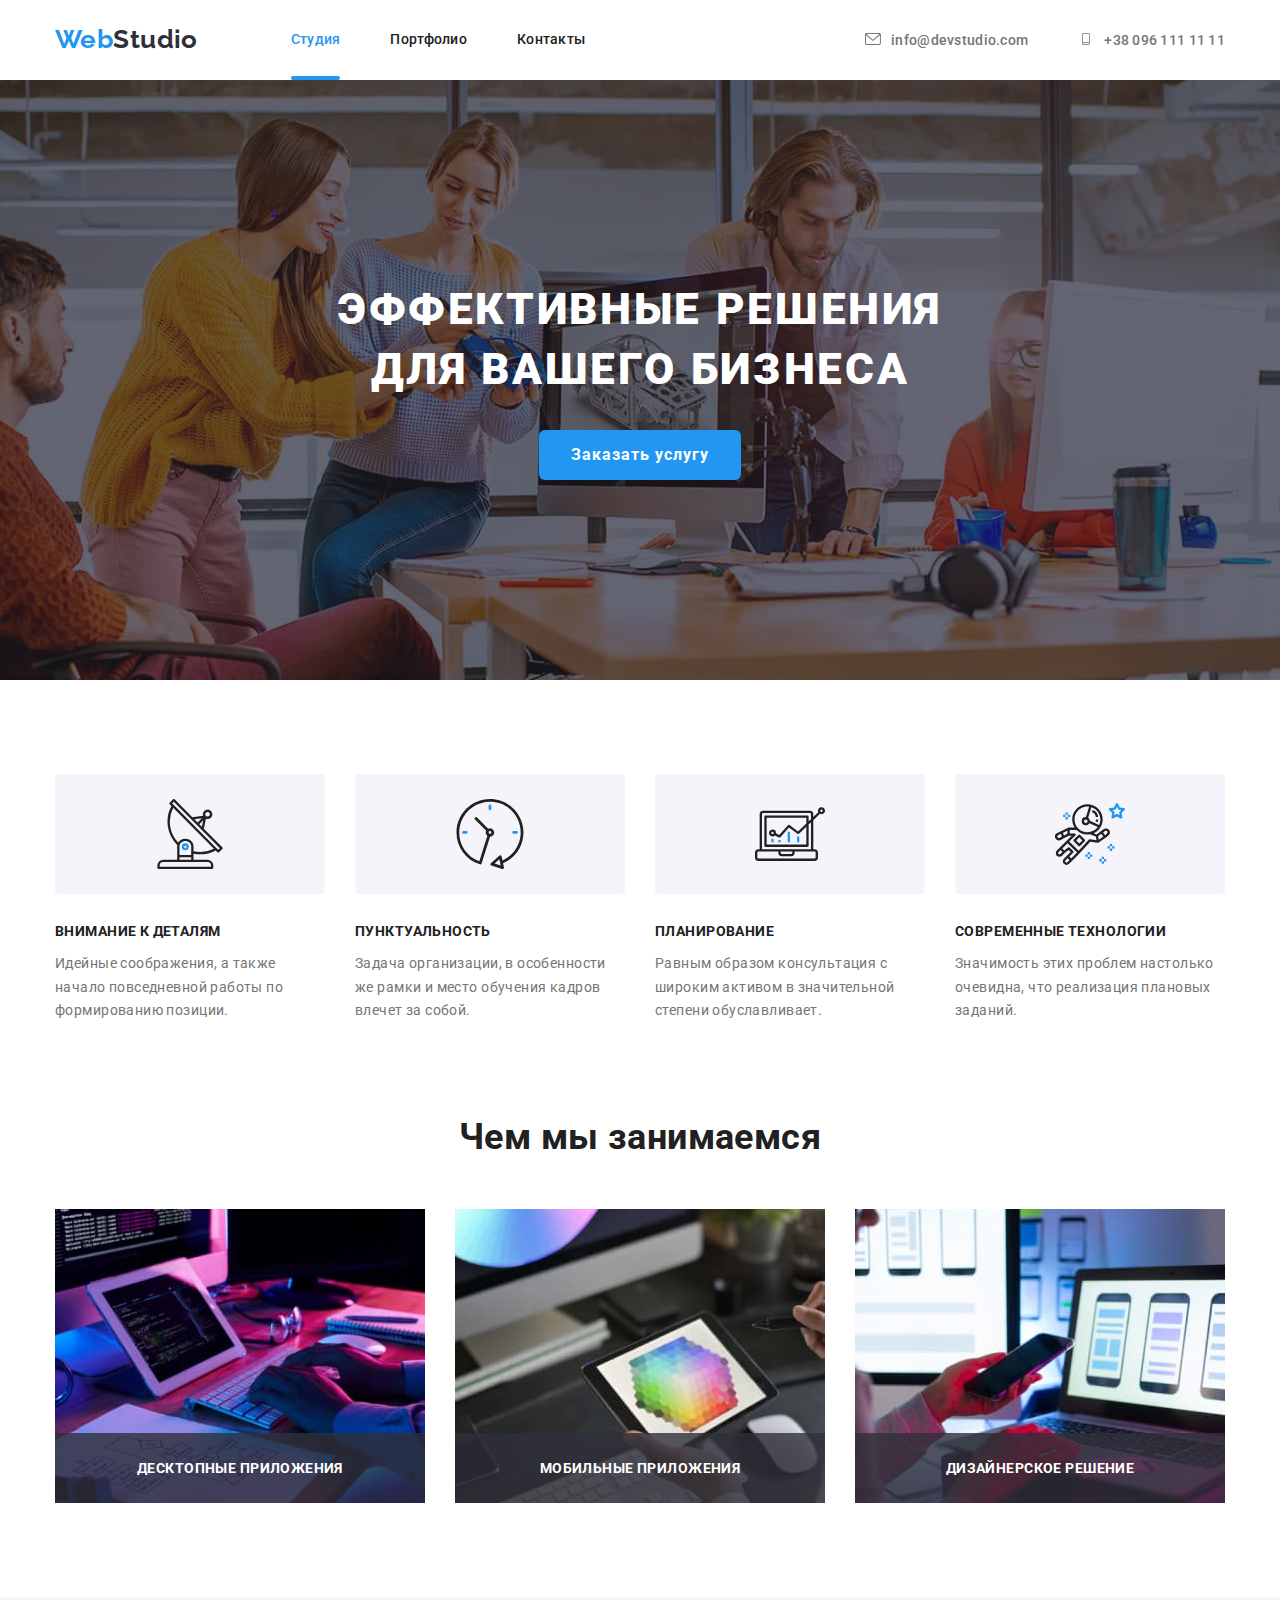
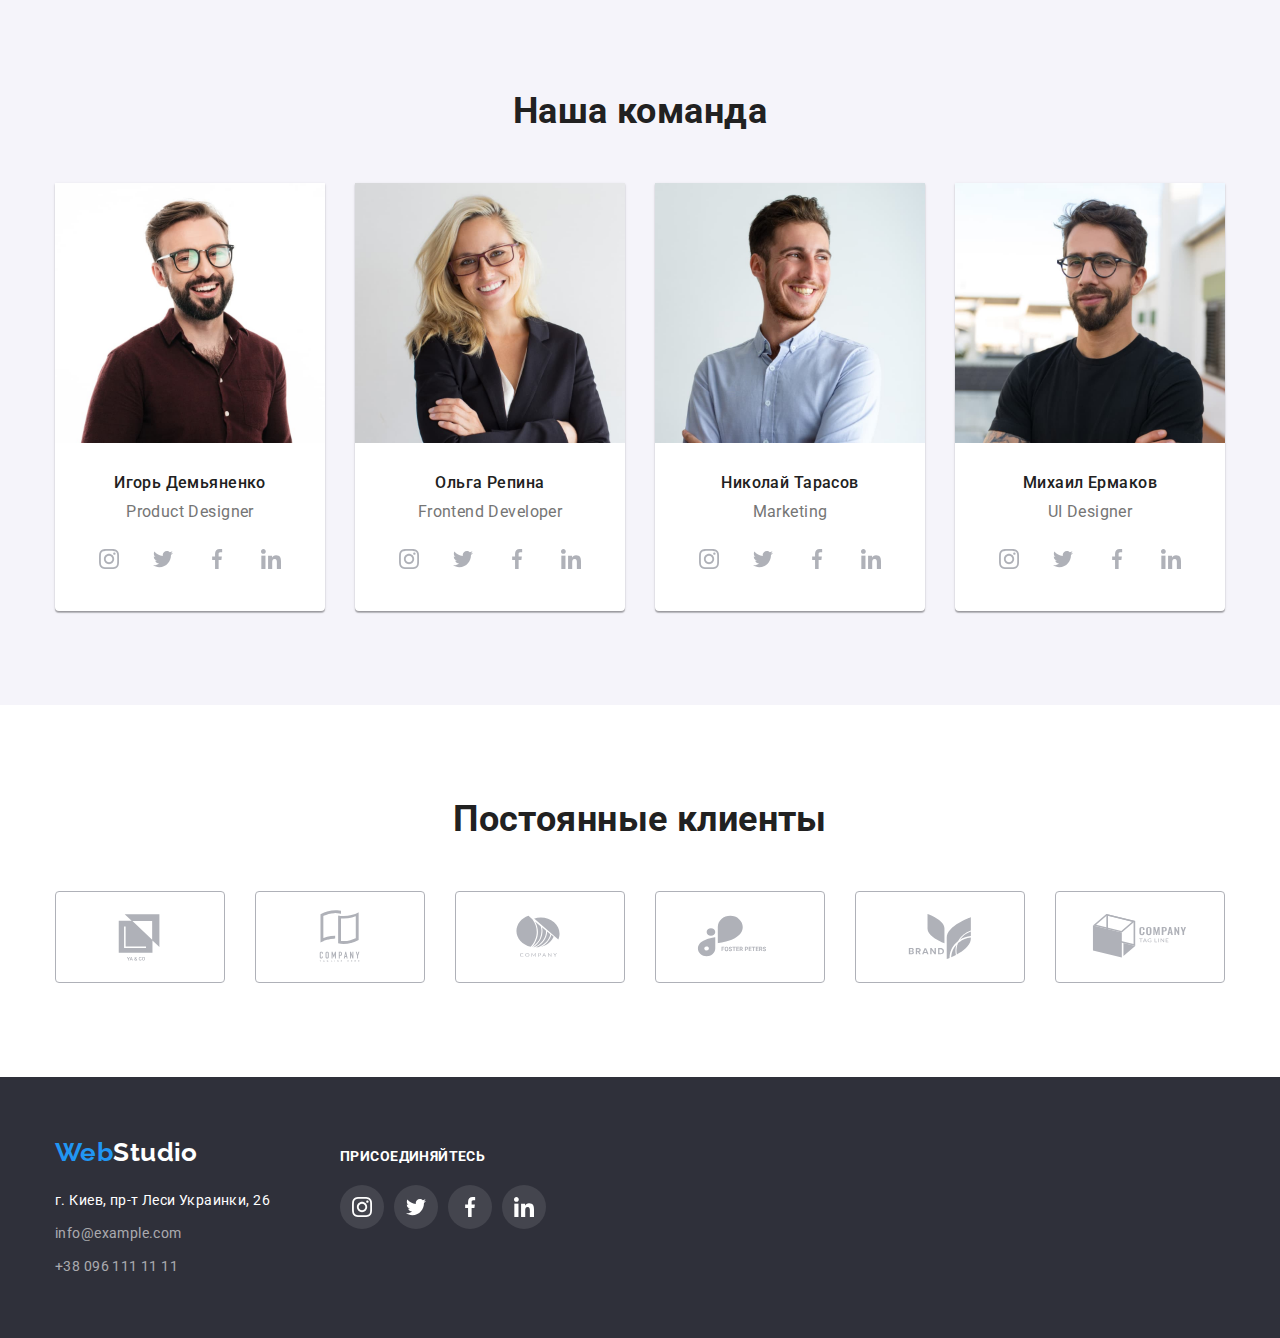
==== index.html @ fd526d1f "step1" ====
<!DOCTYPE html>
<html lang="ru">
<head>
    <meta charset="UTF-8">
    <meta http-equiv="X-UA-Compatible" content="IE=edge">
    <meta name="viewport" content="width-device-width>, initial-scale=1.0">
     
    <title>Студия</title>
    <link rel="preconnect" href="https://fonts.googleapis.com">
    <link rel="preconnect" href="https://fonts.gstatic.com" crossorigin>
    <link href="https://fonts.googleapis.com/css2?family=Raleway:wght@700&family=Roboto:wght@400;500;700;900&display=swap" rel="stylesheet">
    <link rel="stylesheet" href="https://cdnjs.cloudflare.com/ajax/libs/modern-normalize/1.1.0/modern-normalize.min.css">
    <link rel="stylesheet" href="./css/styles.css">
</head>
<body>
    <header>
        <div class="container header-flex">
    <nav class="container-nav">  
    <a class="logo" lang="en" href=""><span class="logo-color">Web</span>Studio</a>
        <ul class="list-style-nav">
           <li class="header"><a class="header-item current" href="./index.html">Студия</a></li>
           <li class="header"><a class="header-item" href="./portfolio.html">Портфолио</a></li>
           <li class="header"><a class="header-item" href="">Контакты</a></li>
       </ul>
    </nav>
     
       <ul class="list-style-auth">
           <li><a class="mail" href="mailto:info@devstudio.com" target="_blank">
            <svg class="icon-letter" width="16px" height="12px">
                <use href="./images/icons.svg/symbol-defs.svg#envelope" ></use>
            </svg>info@devstudio.com</a>
            </li>
           <li><a class="tel" href="tel:+380961111111" target="_blank">
            <svg class="icon-phone" width="12px" height="16px">
                <use href="./images/icons.svg/symbol-defs.svg#smartphone"></use>
            </svg>+38 096 111 11 11</a>
           </li>
       </ul>
    </div>  
    
     </header>
<main>
<section class="heading">
    <div class="container">
        
        <h1 class="heading-title"> Эффективные решения для вашего бизнеса</h1>
        <button type="button" class="heading-btn" data-modal-open>Заказать услугу</button>
    </div>
</section>
<section class="work">
    <div class="container">
        <!--<h2> Все основные функции которые нужны для выполнения качественной
            работы и достижение максимального результата основаны на менеджменте. </h2>--> 
    <ul class="list-style-work">
        <li class="antena"><h3>Внимание к деталям </h3>
            <p> Идейные соображения, а также начало повседневной работы по формированию позиции.</p>
        </li>
        <li class="clock"><h3>Пунктуальность</h3>
            <p>Задача организации, в особенности же рамки и место обучения кадров влечет за собой.</p>
        </li>
        <li class="diagram"><h3>Планирование</h3>
            <p>Равным образом консультация с широким активом в значительной степени обуславливает.</p>
        </li>
        <li class="astronaut"><h3>Современные технологии</h3>    
            <p>Значимость этих проблем настолько очевидна, что реализация плановых заданий.</p>
        </li>
    </ul>
</div>

</section>
<section class="about">
    <div class="container">
        <h2 class="about-title">Чем мы занимаемся</h2>
<ul class="list-style">
    <li><img src="./images/img1.jpg" alt="чертеж" width="370" height="294">
    <div class="about-text">
         <p>Десктопные приложения</p>
    </div></li>
    <li><img src="./images/img2.jpg" alt="компьютер" width="370" height="294">
        <div class="about-text">
            <p>Мобильные приложения</p>
       </div></li>
    <li><img src="./images/img3.jpg" alt="планшет" width="370" height="294">
        <div class="about-text">
            <p>Дизайнерское решение</p>
       </div></li>
</ul>
</div>
</section>
<section class="team">
        <h2>Наша команда</h2>
        <div class="container">
    <ul>
        <li class="team-card">            
            <img src="./images/img1-1.jpg" alt="мужчина" width="270" height="260">
            <div class="cards">
            <h3>Игорь Демьяненко</h3>
            <p>Product Designer</p>
        <ul class="social-link">
            <li class="list-icon"><a href="htps://www.instagram.com" class="social-link-item">
                <svg class="social-icon" width="20" height="20">
                    <use href="./images/icons.svg/symbol-defs.svg#instagram"></use>
                </svg>
            </a>
            </li>
            <li class="list-icon"><a href="htps://www.instagram.com" class="social-link-item">
                <svg class="social-icon" width="20" height="20">
                    <use href="./images/icons.svg/symbol-defs.svg#twitter"></use>
                </svg>
            </a>
            </li>
            <li class="list-icon"><a href="htps://www.instagram.com" class="social-link-item">
                <svg class="social-icon" width="20" height="20">
                    <use href="./images/icons.svg/symbol-defs.svg#facebook"></use>
                </svg>
            </a>
            </li>
            <li class="list-icon"><a href="htps://www.instagram.com" class="social-link-item">
                <svg class="social-icon" width="20" height="20">
                    <use href="./images/icons.svg/symbol-defs.svg#linkedin"></use>
                </svg>
            </a>
            </li>
        </ul>
    </div>   
        </li>
        <li class="team-card">
            
            <img src="./images/img1-2.jpg" alt="женщина" width="270" height="260">
            <div class="cards">
            <h3>Ольга Репина</h3>
            <p>Frontend Developer</p>
            <ul class="social-link">
                <li class="list-icon"><a href="htps://www.instagram.com" class="social-link-item">
                    <svg class="social-icon" width="20" height="20">
                        <use href="./images/icons.svg/symbol-defs.svg#instagram"></use>
                    </svg>
                </a>
                </li>
                <li class="list-icon"><a href="htps://www.instagram.com" class="social-link-item">
                    <svg class="social-icon" width="20" height="20">
                        <use href="./images/icons.svg/symbol-defs.svg#twitter"></use>
                    </svg>
                </a>
                </li>
                <li class="list-icon"><a href="htps://www.instagram.com" class="social-link-item">
                    <svg class="social-icon" width="20" height="20">
                        <use href="./images/icons.svg/symbol-defs.svg#facebook"></use>
                    </svg>
                </a>
                </li>
                <li class="list-icon"><a href="htps://www.instagram.com" class="social-link-item">
                    <svg class="social-icon" width="20" height="20">
                        <use href="./images/icons.svg/symbol-defs.svg#linkedin"></use>
                    </svg>
                </a>
                </li>
            </ul>
        </div>
        </li>
        <li class="team-card">
                       
            <img src="./images/img1-3.jpg" alt="мужчина" width="270" height="260">
            <div class="cards">
            <h3>Николай Тарасов</h3>
            <p>Marketing</p>
            <ul class="social-link">
                <li class="list-icon"><a href="htps://www.instagram.com" class="social-link-item">
                    <svg class="social-icon" width="20" height="20">
                        <use href="./images/icons.svg/symbol-defs.svg#instagram"></use>
                    </svg>
                </a>
                </li>
                <li class="list-icon"><a href="htps://www.instagram.com" class="social-link-item">
                    <svg class="social-icon" width="20" height="20">
                        <use href="./images/icons.svg/symbol-defs.svg#twitter"></use>
                    </svg>
                </a>
                </li>
                <li class="list-icon"><a href="htps://www.instagram.com" class="social-link-item">
                    <svg class="social-icon" width="20" height="20">
                        <use href="./images/icons.svg/symbol-defs.svg#facebook"></use>
                    </svg>
                </a>
                </li>
                <li class="list-icon"><a href="htps://www.instagram.com" class="social-link-item">
                    <svg class="social-icon" width="20" height="20">
                        <use href="./images/icons.svg/symbol-defs.svg#linkedin"></use>
                    </svg>
                </a>
                </li>
            </ul>
        </div>
        </li>
        <li class="team-card">
            
            <img src="./images/img1-4.jpg" alt="мужчина" width="270" height="260">
            <div class="cards">
            <h3>Михаил Ермаков</h3>
            <p>UI Designer</p>
            <ul class="social-link">
                <li class="list-icon"><a href="htps://www.instagram.com" class="social-link-item">
                    <svg class="social-icon" width="20" height="20">
                        <use href="./images/icons.svg/symbol-defs.svg#instagram"></use>
                    </svg>
                </a>
                </li>
                <li class="list-icon"><a href="htps://www.instagram.com" class="social-link-item">
                    <svg class="social-icon" width="20" height="20">
                        <use href="./images/icons.svg/symbol-defs.svg#twitter"></use>
                    </svg>
                </a>
                </li>
                <li class="list-icon"><a href="htps://www.instagram.com" class="social-link-item">
                    <svg class="social-icon" width="20" height="20">
                        <use href="./images/icons.svg/symbol-defs.svg#facebook"></use>
                    </svg>
                </a>
                </li>
                <li class="list-icon"><a href="htps://www.instagram.com" class="social-link-item">
                    <svg class="social-icon" width="20" height="20">
                        <use href="./images/icons.svg/symbol-defs.svg#linkedin"></use>
                    </svg>
                </a>
                </li>
            </ul>
        </div>
        </li>
    </ul>
</div>
</section>
<section class="clients">
    <div class="container">
        <h2>Постоянные клиенты</h2>
        <ul class="list-style-clients">
            <li class="list-clients">
                <a href="" class="list-clients-item"><svg class="logo-icon" width="106px" height="60px">
                    <use href="./images/icons.svg/clients.svg#icon-Logo1"></use>
                </svg></a>
            </li>
            <li class="list-clients">
                <a href="" class="list-clients-item"><svg class="logo-icon" width="106px" height="60px">
                    <use href="./images/icons.svg/clients.svg#icon-Logo2"></use>
                </svg></a>
            </li>
            <li class="list-clients">
                <a href="" class="list-clients-item"><svg class="logo-icon" width="106px" height="60px">
                    <use href="./images/icons.svg/clients.svg#icon-Logo3"></use>
                </svg></a>
            </li>
            <li class="list-clients">
                <a href="" class="list-clients-item"><svg class="logo-icon" width="106px" height="60px">
                    <use href="./images/icons.svg/clients.svg#icon-Logo4"></use>
                </svg></a>
            </li>
            <li class="list-clients">
                <a href="" class="list-clients-item"><svg class="logo-icon" width="106px" height="60px">
                    <use href="./images/icons.svg/clients.svg#icon-Logo5"></use>
                </svg></a>
            </li>
            <li class="list-clients">
                <a href="" class="list-clients-item"><svg class="logo-icon" width="106px" height="60px">
                    <use href="./images/icons.svg/clients.svg#icon-Logo6"></use>
                </svg></a>
            </li>
        </ul>
    </div>
</section>
</main>
<footer class="address">
    <div class="container">
    <div class="flex">
    <a class="logo-button" lang="en" href=""><span class="logo-button-color">Web</span>Studio</a>
     <address>
        <ul class="list-style">
            <li class="address-item"><a class="address-item-text" href="https://goo.gl/maps/72AKyJFaNbQAvg726" target="_blank" 
                rel="noopener nofollow noreferrer" >г. Киев, пр-т Леси Украинки, 26</a></li>
            <li class="address-mail"><a class="address-mail-text" href="mailto:info@example.com" >info@example.com</a></li>
            <li class="address-tel"><a class="address-tel-text" href="tel:+380961111111">+38 096 111 11 11</a></li>
        </ul>
        </address>
    </div>
   
    <div class="footer-slogan">
        <p>ПРИСОЕДИНЯЙТЕСЬ</p>
        <ul class="footer-link">
            <li class="list-icon"><a class="footer-link-item" href="htps://www.instagram.com" >
                <svg class="footer-icon" width="20" height="20">
                    <use href="./images/icons.svg/symbol-defs.svg#instagram"></use>
                </svg>
            </a>
            </li>
            <li class="list-icon"><a class="footer-link-item" href="htps://www.instagram.com" >
                <svg class="footer-icon" width="20" height="20">
                    <use href="./images/icons.svg/symbol-defs.svg#twitter"></use>
                </svg>
            </a>
            </li>
            <li class="list-icon"><a class="footer-link-item" href="htps://www.instagram.com" >
                <svg class="footer-icon" width="20" height="20">
                    <use href="./images/icons.svg/symbol-defs.svg#facebook"></use>
                </svg>
            </a>
            </li>
            <li class="list-icon"><a class="footer-link-item" href="htps://www.instagram.com" >
                <svg class="footer-icon" width="20" height="20">
                    <use href="./images/icons.svg/symbol-defs.svg#linkedin"></use>
                </svg>
            </a>
            </li>
        </ul>
       
    </div>
</div>
</footer>
<div class="backdrop is-hidden" data-modal>
    <div class="modal">
        <p>Модальное окно</p>
        <button type="button" class="modal-close-btn" data-modal-close><img src="./images/icons.svg/Form.svg" alt="Закрытие модального окна"></button>
        <button type="button" class="modal-close-btn" data-modal-close>
            <svg width="11" height="11">
                <use href="./images/icons.svg/close.svg#icon-close"></use>
            </svg>
        </button>
    </div>
</div>
</body>
</html>
---- css/styles.css ----
html{box-sizing: border-box;}
*,
*::before,
*::after {
  box-sizing: inherit;}

:root{--primary-text-color:#757575;
    --title-text-color:#212121;
    --accent-color:#2196F3;
    --secondary-color: #FFFFFF;
    --background-color:#2F303A;
    --background-light-color:#F5F4FA;
    --link-color: rgba(255, 255, 255, 0.6);}

body{
font-family: 'Roboto', sans-serif;
background:var(--secondary-color);
letter-spacing: 0.03em;
font-size: 14px;}

ul {list-style: none;
padding: 0;
margin: 0;}

a {text-decoration: none;}

h1,h2,h3,h4,h5,h6,p{margin: 0;
padding: 0;}

/*--------Header----------*/
.container{
width: 1200px;
padding-left: 15px;
padding-right: 15px;
margin-left: auto;
margin-right: auto;}

.logo{
padding-top: 24px;
padding-bottom: 25px;
margin-right: 93px;
font-family: 'Raleway';
font-weight: 700;
font-size: 26px;
line-height: 1.19;
color:var(--background-color);}

.logo-color{color: var(--accent-color);}
/*-------Flex-------*/
.header-flex{display: flex;
    align-items: center;}

.container-nav{
display: flex;
align-items: center;}

.list-style-nav{display: flex;
padding: 0;
margin: 0;}

.header-item.current{color: var(--accent-color);}
.header-item{
display: block;
margin-right: 50px;
padding-top: 32px;
padding-bottom: 32px;
font-weight: 500;
line-height: 1.14;
letter-spacing: 0.02em;
color:var(--title-text-color); }

.header-item:hover,.header-item:focus{
        color: var(--accent-color);}

.list-style-auth{display: flex;
    margin-left: auto;
align-items: center;}

.mail, .tel:not(:last-child)
{margin-right: 50px;}

.mail,.tel{   
align-items: center;
justify-content: space-around;
font-weight: 500;
letter-spacing: 0.02em;
color: var(--primary-text-color); }

.mail:hover,.mail:focus{color:var(--accent-color);}
.tel:hover,.tel:focus{color:var(--accent-color);}

.icon-letter{
width: 16px;
height: 12px;
align-items: center;
margin-right: 10px;
border:0;
fill:currentColor;}
.icon-letter:hover .icon-letter:focus{color: var(--accent-color);}

.icon-phone{
width: 16px;
height: 12px;
align-items: center;
margin-right: 10px;
border:0;
fill:currentColor;}
.icon-phone:hover .icon-phone:focus{color: var(--accent-color);}

/*----------------Нижнее подчеркивание------------*/

.header-item {
    position: relative;
}
.header-item.current::after {
    content: '';
    position: absolute;
    left: 0;
    bottom: 0;
    display: block;
    width: 100%;
    height: 4px;
    background-color: var(--accent-color);
    border-radius: 2px;
    transition-property: opacity;
    transition-timing-function: cubic-bezier(0.4, 0, 0.2, 1);
    }
    

/*-------------Heading------------*/

.heading{
max-width: 1600px;
margin-left: auto;
margin-right: auto;
background: var(--background-color);
background-image: linear-gradient(
    rgba(47, 48, 58, 0.4),
    rgba(47, 48, 58, 0.4)),
url(../images/icons.svg/heading.jpg);
background-repeat: no-repeat;
background-position: center;
background-size: cover;}

.heading{
display: flex;
align-items: center;
text-align: center;
padding-top: 200px;
padding-bottom: 200px;}

.heading-title {
width: 696px;
font-weight: 900;
font-size: 44px;
line-height: 1.36;
margin: 0 auto;
letter-spacing: 0.06em;
text-transform: uppercase;
color:var(--secondary-color);}

.heading-btn {
margin-top: 30px;
display: inline-block;
text-align: center;
padding: 10px 32px;
min-width: 200px;
height: 50px;
border-style: none;
border-radius: 6px;

cursor: pointer;
background: var(--accent-color);
font-weight: 700;
font-size: 16px;
line-height: 1.88;
letter-spacing: 0.06em;
color:var(--secondary-color);}
.heading-btn{display: inline-block;
    padding: 10px 32px;
    min-width: 200px;
    height: 50px;
    color: var(--secondary-color);
    background-color: var(--accent-color);
    font-weight: 700;
    line-height: 1.88;
    letter-spacing: 0.06em;
    transition-property: background-color;
    transition-duration: 250ms;
    transition-timing-function: cubic-bezier(0.4, 0, 0.2, 1);}
    .heading-btn:hover,
    .heading-btn:focus {
        background-color: #188CE8;
    }
    .backdrop {
        position: fixed;
        top: 0;
        left: 0;
        width: 100%;
        height: 100%;
        background-color: rgba(0, 0, 0, 0.2);
        opacity: 1;
        transform: scale(1);
        transition-property: transform, opacity;
        transition-duration: 250ms;
        transition-timing-function: cubic-bezier(0.4, 0, 0.2, 1);
    }
    .backdrop.is-hidden {
        opacity: 0;
        pointer-events: none;
        visibility: ;
        visibility: hidden;
        transform: scale(0);
    }
    
    .backdrop.is-hidden .modal {
        opacity: 0;
        transform: translate(-50%, -50%) scale(0.5);
    }
    
    .modal {
        position: absolute;
        top: 50%;
        left: 50%;
        transform: translate(-50%, -50%);
        transform: translate(-50%, -50%) scale(1);
        width: 528px;
        height: 581px;
        padding: 15px;
        background-color: var(--primary-background-color);
        box-shadow: 0px 1px 3px rgba(0, 0, 0, 0.12), 0px 1px 1px rgba(0, 0, 0, 0.14), 0px 2px 1px rgba(0, 0, 0, 0.2);
        border-radius: 4px;
        transition-property: transform, opacity;
        transition-duration: 250ms;
        transition-timing-function: cubic-bezier(0.4, 0, 0.2, 1);
    }
    
    .modal-close-btn {
        position: absolute;
        top: 8px;
        right: 8px;
        display: flex;
        justify-content: center;
        align-items: center;    
        width: 30px;
        height: 30px;
        border: 1px solid rgba(0, 0, 0, 0.1);
        border-radius: 50%;
        background-color: inherit;
    }   

/*-----------Work-------------*/
.antena::before{
margin-bottom: 30px;
display: flex;

content: "";
background-image: url(../images/icons.svg/Vector\(1\).svg);
background-repeat: no-repeat;
background-position: center;
height: 120px;
background-color:var(--background-light-color) ;
border-radius: 4px;}

.clock::before{
margin-bottom: 30px;
display: flex;

content: "";
background-image: url(../images/icons.svg/clock.svg);
background-repeat: no-repeat;
background-position: center;
height: 120px;
background-color:var(--background-light-color) ;
border-radius: 4px;}
.diagram::before{
margin-bottom: 30px;
display: flex;

content: "";
background-image: url(../images/icons.svg/diagram.svg);
background-repeat: no-repeat;
background-position: center;
height: 120px;
background-color:var(--background-light-color) ;
border-radius: 4px;}  
.astronaut::before{
margin-bottom: 30px;
display: flex;

content: "";
background-image: url(../images/icons.svg/astronaut.svg);
background-repeat: no-repeat;
background-position: center;
height: 120px;
background-color:var(--background-light-color) ;
border-radius: 4px;}

.work{padding-top: 94px;
    padding-bottom: 94px;}

.list-style-work{
display: flex;}

.list-style-work li:not(:last-child)
{margin-right: 30px;}

.work h3 {
font-weight: 700;
line-height: 1.14;
font-size: 14px;
text-transform: uppercase;
color:var(--title-text-color);} 

.work p{
margin-top: 12px;
Width:270px;
line-height: 1.71;
color:var(--primary-text-color);}

/*------------About----------*/
.about{padding-top: 0;
padding-bottom: 94px;}

.about ul{
margin-top: 50px;
display: flex;
max-width: 100%;
height: auto;}
.about li:not(:last-child)
{margin-right: 30px;}

.about-title{
margin: 0;
font-weight: 700;
font-size: 36px;
line-height: 1.16;
text-align: center;
color:var(--title-text-color);}

.list-style img{display: block;
max-width: 100%;
height: auto;}
.about li{position: relative;}
.about-text{
    position: absolute;
    bottom: 0;
    left: 0;
    width: 100%;
    height: 70px;
    padding-top: 27px;
    padding-bottom: 27px;

    background-color: rgba(47, 48, 58, 0.8);
    font-weight: 700;

    text-align: center;
    text-transform: uppercase;

    color: #FFFFFF;
}
/*-------Team----------*/
.team ul{display:flex;}
.team-card:not(:last-child)
{margin-right: 30px;}

.team {
    padding-top: 94px;
    padding-bottom: 94px;
background: var(--background-light-color);}

.team h2{
margin-bottom: 50px;
font-weight: 700;
font-size: 36px;
line-height: 1.16;
text-align: center;
color:var(--title-text-color);}

.team h3{
margin-bottom: 10px;
font-weight: 500;
font-size: 16px;
line-height: 1.19;
text-align: center;
color:var(--title-text-color);}

.team p{
margin-bottom: 16px;
font-size: 16px;
line-height: 19px;
text-align: center;
color:var(--primary-text-color);}

.team-card{background-color: var(--secondary-color);
border-radius: 0px 0px 4px 4px;
box-shadow: 0px 1px 3px rgba(0, 0, 0, 0.12), 0px 1px 1px rgba(0, 0, 0, 0.14), 0px 2px 1px rgba(0, 0, 0, 0.2);
border-radius: 0px 0px 4px 4px;}

.team img{
display: block;
max-width: 100%;
height: auto;}

.cards{
    padding-top: 30px; ;
    padding-bottom: 30px ;
}

.list-icon:not(:last-child){margin-right: 10px;}
.social-link{
justify-content: center;
align-items: center;}

.social-link-item{
display: flex;
width:100%;
height: 100%;
justify-content: center;
align-items: center;
border-radius: 50%;
background-color: var(--secondary-color);}
.social-link-item:last-child{margin-right: 0;}

.social-icon{ 
fill:#AFB1B8;}
.social-link-item:hover{background-color: var(--accent-color);}
.social-link-item:focus{background-color: var(--accent-color);}
.social-link-item:hover .social-icon{fill: var(--secondary-color);}
.social-link-item:focus .social-icon{fill: var(--secondary-color);}

.list-icon{  
    width: 44px;
    height: 44px;}


/*--------------------------Clients------------*/
.clients{
padding-top: 94px;
padding-bottom: 94px;}

.clients h2{
margin-bottom: 50px;
font-weight: 700;
font-size: 36px;
line-height: 1.16;
text-align: center;
color:var(--title-text-color);}

.list-style-clients{display:flex;
    justify-content: center;}
.list-clients{box-sizing: border-box;}
.list-style-clients li:not(:last-child)
{margin-right: 30px;}

.list-clients-item{
display: inline-flex;
width:170px;
height:92px;
justify-content: center;
align-items: center;
border: 1px solid rgba(175, 177, 184, 1);
border-radius: 4px;
color: #AFB1B8;
transition-property: color, border, box-shadow;
transition-duration: 250ms;
transition-timing-function: cubic-bezier(0.4, 0, 0.2, 1);}


.list-clients-item:hover, .list-clients-item:focus
{color: var(--accent-color);
border: 1px solid var(--accent-color);
box-shadow: 0 4px 4px 0 rgba(0, 0, 0, 0.25)}

.logo-icon{fill: currentColor;}


/*-----------Footer---------*/
.logo-button{
font-family: 'Raleway';
font-weight: 700;
font-size: 26px;
line-height: 31px;
color:var(--secondary-color);}

.logo-button-color{color: var(--accent-color);}

.address{background: var(--background-color);
padding-top: 60px;
padding-bottom: 60px;}

.address-item-text{
font-style: normal;
font-weight: 400;
font-size: 14px;
line-height: 24px;
color:var(--secondary-color);}

.address-mail-text{
font-style: normal;
font-weight: 400;
font-size: 14px;
line-height:24px;
color: var(--link-color);}

.address-tel-text{
font-style: normal;
font-weight: 400;
font-size: 14px;
line-height: 24px;    
color: var(--link-color);}

.address-item, .address-mail{
    margin-bottom: 9px;} 

.address-item{margin-top: 20px;}
.address>.container{
    display: flex;
    align-items: baseline;}
.flex{max-width: 376px;
min-height: 112px;
margin-right: 70px;}
.footer-slogan p{
font-weight: 700;
font-size: 14px;
line-height: 1.14;
letter-spacing: 0.03em;
text-transform: uppercase;
color: var(--secondary-color);
margin-bottom: 20px;}

/*------------------------footer slogan----------*/

.footer-link{
display: flex;
justify-content: center;
align-items: center;}

.list-icon{
width: 44px;
height: 44px;
margin-right: 10px;}
.list-icon:last-child{margin-right: 0;}

.footer-link-item{
display: flex;
width: 100%;
height: 100%;
justify-content: center;
align-items: center;
border-radius: 50%;
background-color:rgba(255, 255, 255, 0.1);}
.footer-icon{fill:var(--secondary-color);}
.footer-link-item:hover{background-color: var(--accent-color);}



    /*-------------Portfolio---------*/
.portfolio header{border-bottom: 1px solid #ECECEC;}    
.menu{
padding-top: 94px;
padding-bottom: 94px;}

.menu-button{
display: flex;
justify-content: center;
margin-bottom: 50px;}

.menu-button li:not(:last-child)
{margin-right: 8px;}

.menu-btn{  
display: inline-block; 
border-radius: 6px;
border-style: none;
padding: 6px 22px;
text-align: center;
max-width: 145px;
cursor: pointer;  

background: var(--background-light-color);
font-weight: 500;
font-size: 16px;
line-height: 1.6;
color:var(--title-text-color);}  

.menu-btn:hover, .menu-btn:focus{
background: var(--accent-color);
color: var(--secondary-color);}

.card{
padding: 20px 24px 20px 24px;
background-color: var(--secondary-color);
border-left:1px  solid;
border-right:1px solid ;
border-bottom:1px solid ;
border-color: #ECECEC;}
 
.flex-container img{
display: block;
max-width: 100%;
height: auto;}
    
.flex-container{
list-style: none;
display: flex;
flex-wrap: wrap;
margin-right: -30px;}

.flex-container h2{
width: 322px;
font-weight: 700;
font-size: 18px;
line-height:2;
letter-spacing: 0.06em;
color:var(--title-text-color);}

.flex-container p{
margin-top: 4px;
font-size: 16px;
line-height: 1.88;
color:var(--primary-text-color);}

.flex-element{
cursor: pointer;
flex-basis: calc(100% / 3 - 60px);
margin-right: 30px;
margin-bottom: 30px;}
.flex-element:nth-child(3n){margin-right: 0;}
.flex-element:nth-last-child(-n+3){margin-bottom: 0;}
.portfolio-link{display: block;}
.portfolio-link:hover{
    box-shadow: 
    0px 1px 1px rgba(0, 0, 0, 0.12), 
    0px 4px 4px rgba(0, 0, 0, 0.06), 
    1px 4px 6px rgba(0, 0, 0, 0.16)}
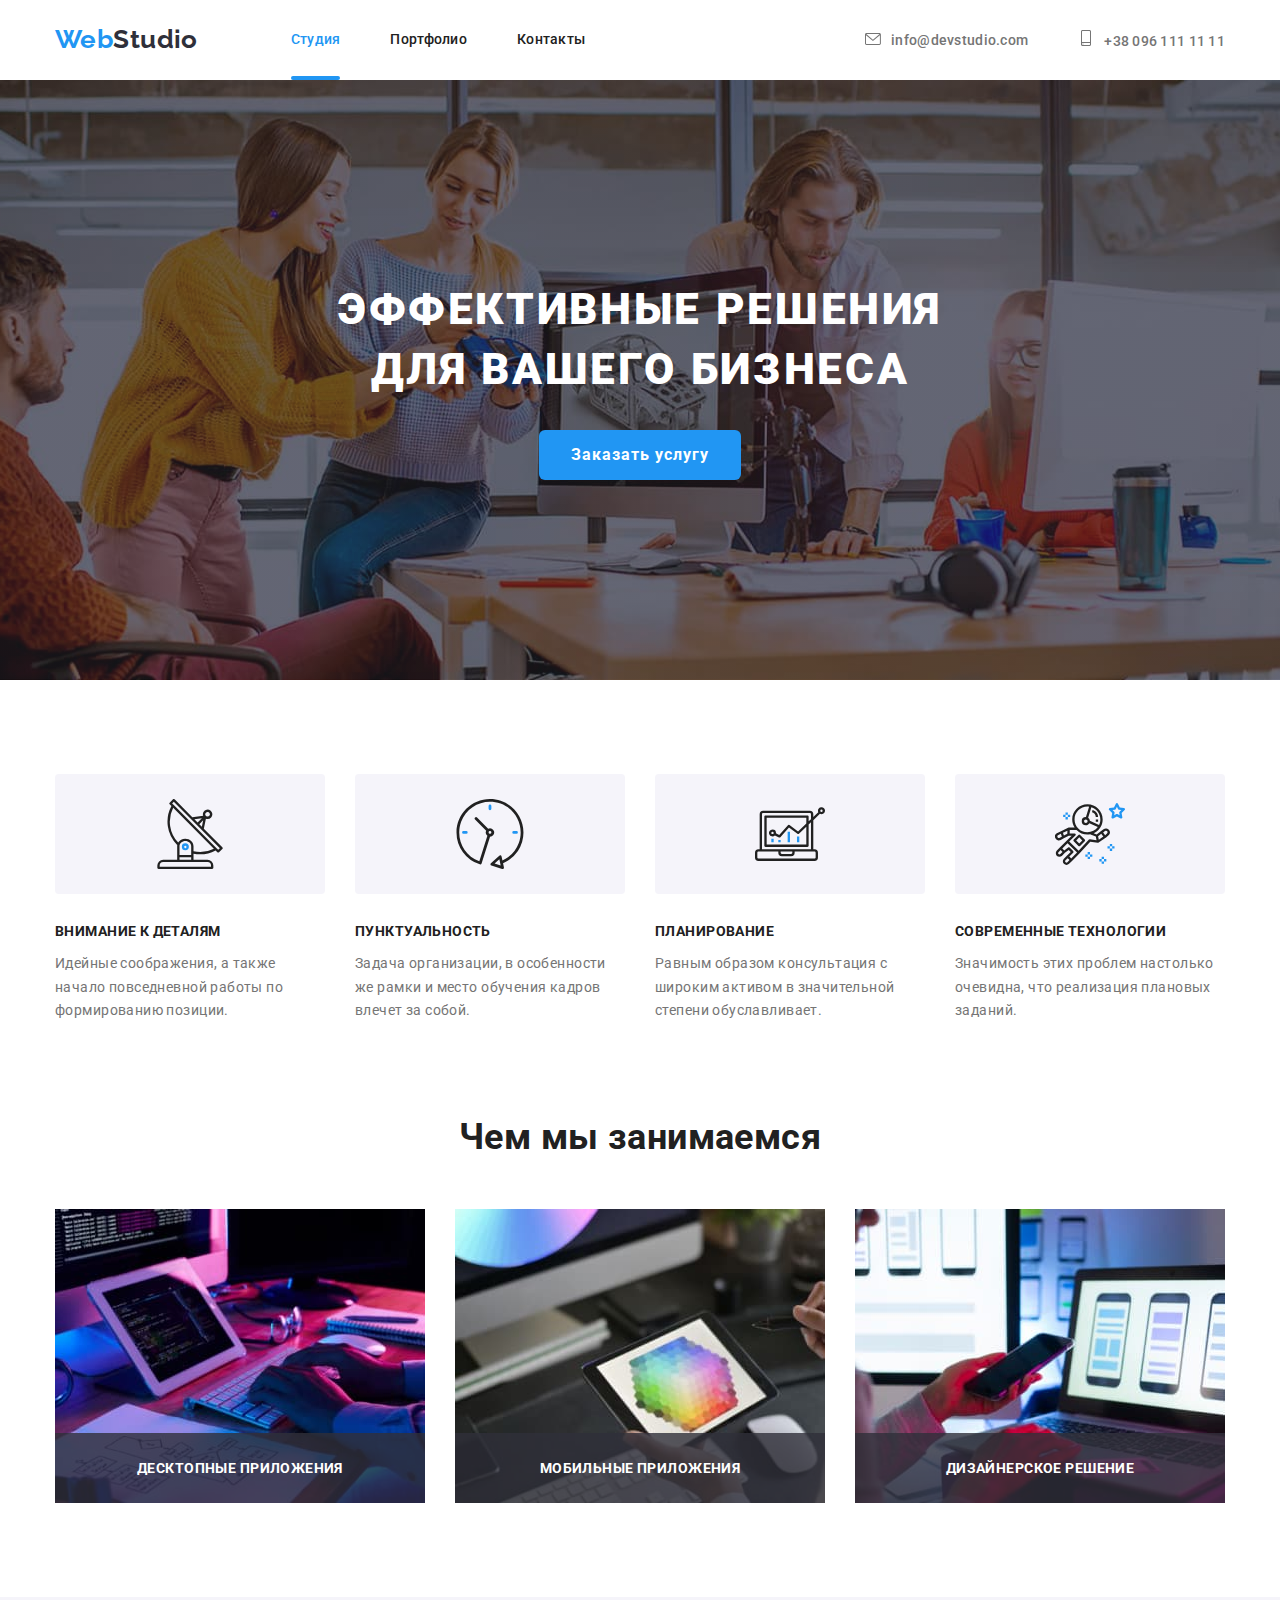
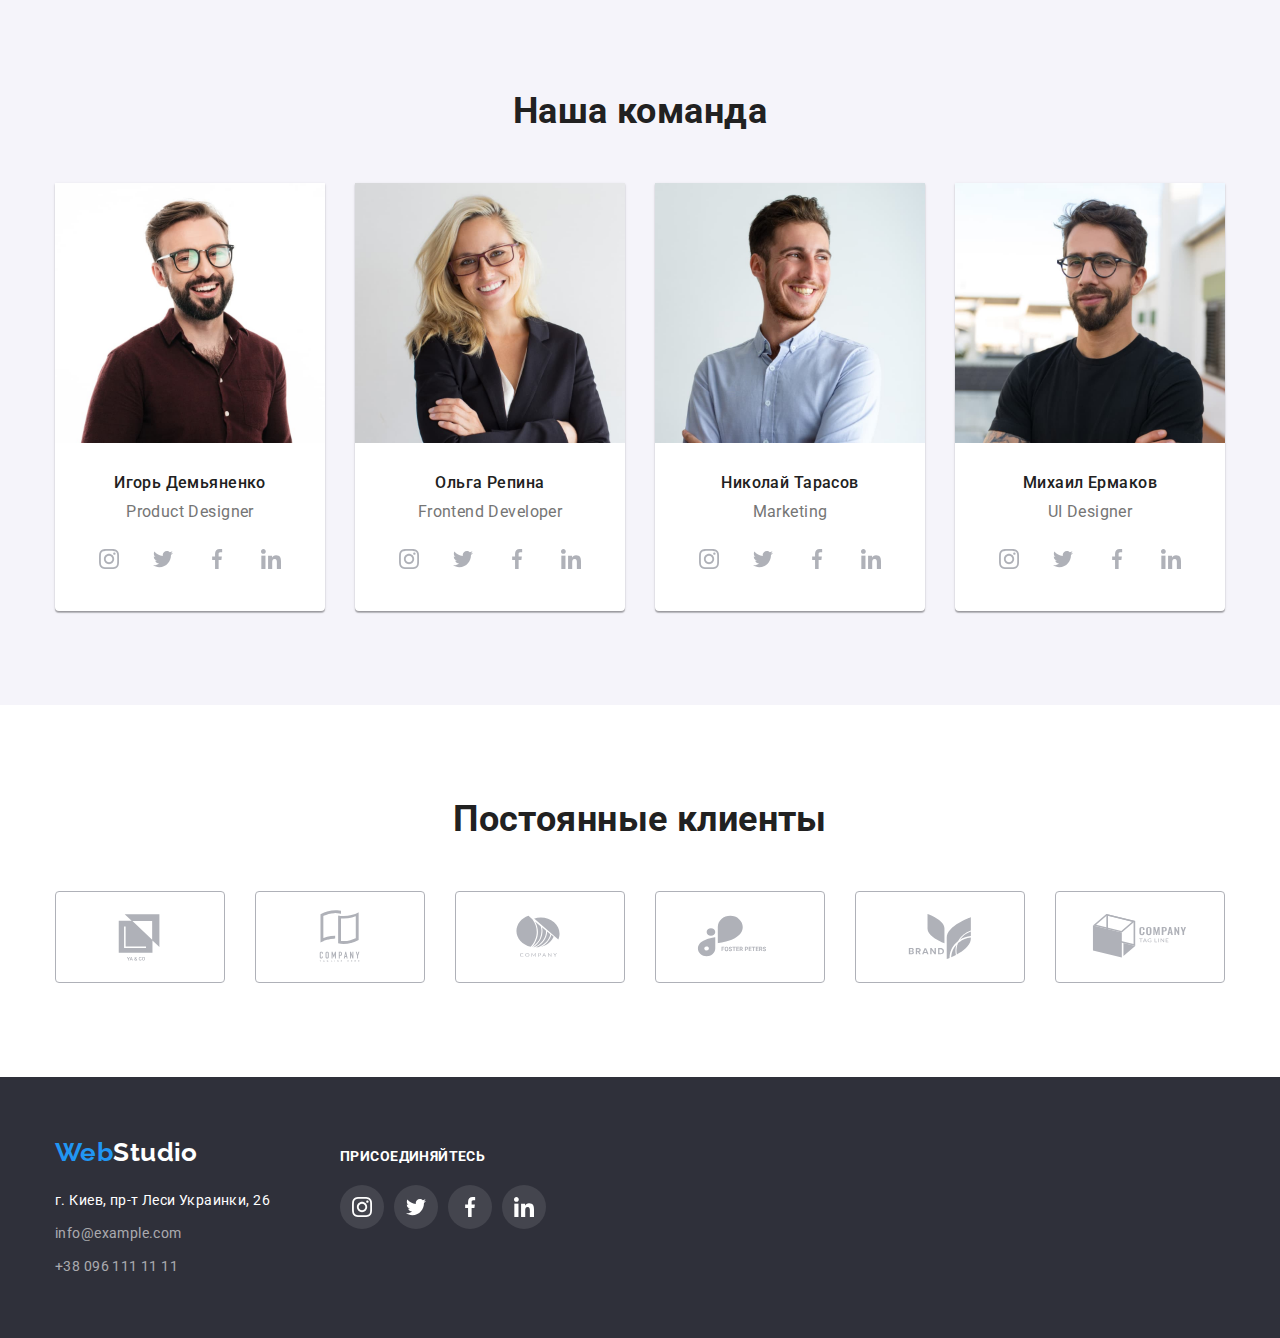
==== commit 1b0845e8: "step3" ====
--- a/index.html
+++ b/index.html
@@ -32,7 +32,7 @@
             </li>
            <li><a class="tel" href="tel:+380961111111" target="_blank">
             <svg class="icon-phone" width="12px" height="16px">
-                <use href="./images/icons.svg/symbol-defs.svg#smartphone"></use>
+                <use href="./images/icons.svg/smartphone.svg#icon-smartphone"></use>
             </svg>+38 096 111 11 11</a>
            </li>
        </ul>
@@ -316,14 +316,14 @@
 <div class="backdrop is-hidden" data-modal>
     <div class="modal">
         <p>Модальное окно</p>
-        <button type="button" class="modal-close-btn" data-modal-close><img src="./images/icons.svg/Form.svg" alt="Закрытие модального окна"></button>
         <button type="button" class="modal-close-btn" data-modal-close>
             <svg width="11" height="11">
-                <use href="./images/icons.svg/close.svg#icon-close"></use>
+            <use href="./images/icons.svg/vector.svg#icon-Vector"></use>
             </svg>
         </button>
     </div>
 </div>
+<script src="./js/modal.js"></script>
 </body>
 </html>
 
--- a/css/styles.css
+++ b/css/styles.css
@@ -100,7 +100,6 @@
 
 .icon-phone{
 width: 16px;
-height: 12px;
 align-items: center;
 margin-right: 10px;
 border:0;
@@ -176,6 +175,7 @@
 line-height: 1.88;
 letter-spacing: 0.06em;
 color:var(--secondary-color);}
+
 .heading-btn{display: inline-block;
     padding: 10px 32px;
     min-width: 200px;
@@ -190,8 +190,8 @@
     transition-timing-function: cubic-bezier(0.4, 0, 0.2, 1);}
     .heading-btn:hover,
     .heading-btn:focus {
-        background-color: #188CE8;
-    }
+        background-color: #188CE8; }
+/*--------------------Modal---------------*/
     .backdrop {
         position: fixed;
         top: 0;
@@ -203,20 +203,17 @@
         transform: scale(1);
         transition-property: transform, opacity;
         transition-duration: 250ms;
-        transition-timing-function: cubic-bezier(0.4, 0, 0.2, 1);
-    }
+        transition-timing-function: cubic-bezier(0.4, 0, 0.2, 1); }
+
     .backdrop.is-hidden {
         opacity: 0;
         pointer-events: none;
-        visibility: ;
         visibility: hidden;
-        transform: scale(0);
-    }
+        transform: scale(0); }
     
     .backdrop.is-hidden .modal {
         opacity: 0;
-        transform: translate(-50%, -50%) scale(0.5);
-    }
+        transform: translate(-50%, -50%) scale(0.5);}
     
     .modal {
         position: absolute;
@@ -227,13 +224,12 @@
         width: 528px;
         height: 581px;
         padding: 15px;
-        background-color: var(--primary-background-color);
+        background-color: var(--secondary-color);
         box-shadow: 0px 1px 3px rgba(0, 0, 0, 0.12), 0px 1px 1px rgba(0, 0, 0, 0.14), 0px 2px 1px rgba(0, 0, 0, 0.2);
         border-radius: 4px;
         transition-property: transform, opacity;
         transition-duration: 250ms;
-        transition-timing-function: cubic-bezier(0.4, 0, 0.2, 1);
-    }
+        transition-timing-function: cubic-bezier(0.4, 0, 0.2, 1);}
     
     .modal-close-btn {
         position: absolute;
@@ -246,8 +242,45 @@
         height: 30px;
         border: 1px solid rgba(0, 0, 0, 0.1);
         border-radius: 50%;
-        background-color: inherit;
-    }   
+        background-color: inherit;}   
+        /*.backdrop {
+            width: 100%;
+            height: 100%;
+            background-color: rgba(49, 50, 61, 0.443);
+            position: fixed;
+            top: 0;
+            transition: opacity 600ms, visibility 600ms;
+          }
+          .backdrop.is-hidden .modal {
+            transform: translate(0), scale(0), rotate(180deg);
+          }
+          .modal {
+            width: 528px;
+            min-height: 581px;
+            border-radius: 4px;
+            background-color: #ffffff;
+            position: absolute;
+            top: 50%;
+            left: 50%;
+            transform: translate(-50%, -50%) scale(1) rotate(0);
+            transition: transform 300ms;
+          }
+          .modal-close-btn {
+            width: 30px;
+            height: 30px;
+            border: 1px solid rgba(0, 0, 0, 0.1);
+            border-radius: 50%;
+            position: absolute;
+            top: 8px;
+            right: 8px;
+            align-items: center;
+            justify-content: center;
+          }
+          .is-hidden {
+            visibility: none;
+            opacity: 0;
+            pointer-events: none;
+          }   */
 
 /*-----------Work-------------*/
 .antena::before{
@@ -588,13 +621,13 @@
 background: var(--accent-color);
 color: var(--secondary-color);}
 
-.card{
+/*.card{
 padding: 20px 24px 20px 24px;
 background-color: var(--secondary-color);
 border-left:1px  solid;
 border-right:1px solid ;
 border-bottom:1px solid ;
-border-color: #ECECEC;}
+border-color: #ECECEC;}*/
  
 .flex-container img{
 display: block;
@@ -615,7 +648,7 @@
 letter-spacing: 0.06em;
 color:var(--title-text-color);}
 
-.flex-container p{
+.flex-container-text{
 margin-top: 4px;
 font-size: 16px;
 line-height: 1.88;
@@ -625,7 +658,12 @@
 cursor: pointer;
 flex-basis: calc(100% / 3 - 60px);
 margin-right: 30px;
-margin-bottom: 30px;}
+margin-bottom: 30px;
+border: 1px solid #EEEEEE;
+transition-property: box-shadow;
+transition-duration: 250ms;
+transition-timing-function: cubic-bezier(0.4, 0, 0.2, 1);}
+
 .flex-element:nth-child(3n){margin-right: 0;}
 .flex-element:nth-last-child(-n+3){margin-bottom: 0;}
 .portfolio-link{display: block;}
@@ -633,4 +671,37 @@
     box-shadow: 
     0px 1px 1px rgba(0, 0, 0, 0.12), 
     0px 4px 4px rgba(0, 0, 0, 0.06), 
-    1px 4px 6px rgba(0, 0, 0, 0.16)}+    1px 4px 6px rgba(0, 0, 0, 0.16)}
+
+.card{position: relative;
+    overflow: hidden;}
+.card-overlay{
+    position: absolute;
+    bottom: 0;
+    left: 0;
+    width: 100%;
+    height: 100%;
+    background-color: rgba(33, 150, 243, 0.9);
+    opacity: 0;
+    transform: translateY(100%);
+    transition-property: transform, opacity;
+    transition-duration: 250ms;
+    transition-timing-function: cubic-bezier(0.4, 0, 0.2, 1);}
+.card-overlay-text{
+    position: absolute;
+    top: 50%;
+    left: 50%;
+    transform: translate(-50%, -50%);
+    padding: 63px 24px;
+    width: 100%;
+    height: 100%;
+    font-weight: 400;
+    font-size: 18px;
+    line-height: 1.56;
+    letter-spacing: 0.03em;
+    color: var(--secondary-color);}
+    .portfolio-link:hover .card-overlay,
+    .portfolio-link:focus .card-overlay{ 
+    opacity: 1;
+    transform: translateY(0);}
+    .card-group{padding: 20px 24px;}
